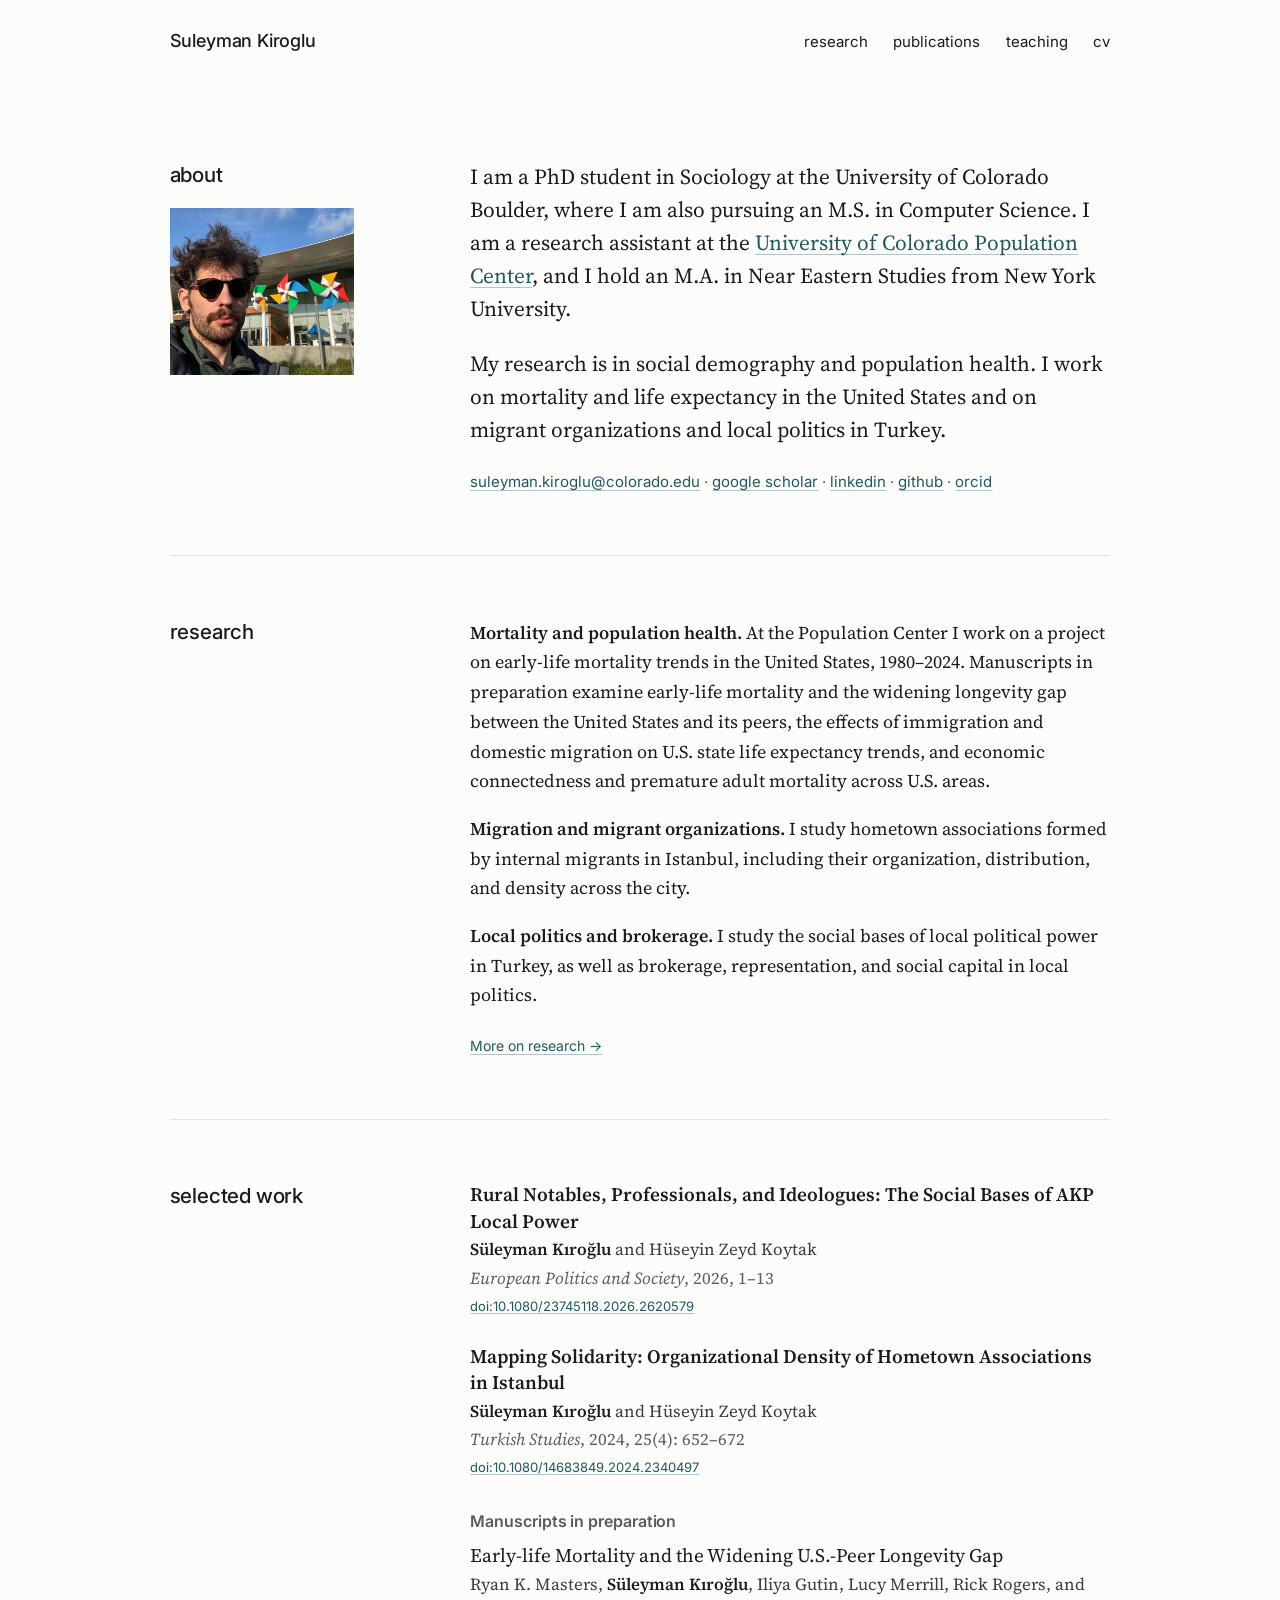
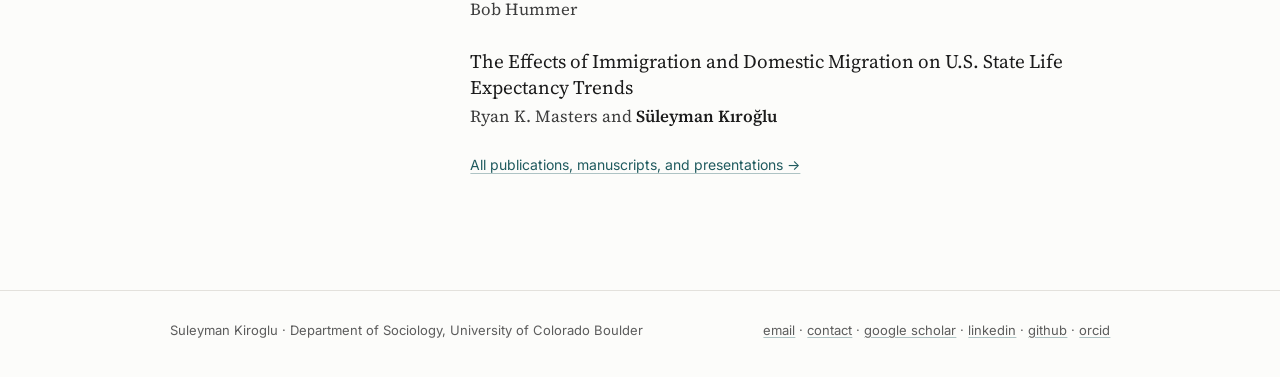
==== index.html @ 063428f4 "Update site content and add LaTeX CV - Add cv.tex as the canonical CV source; regenerate cv.pdf from" ====
<!DOCTYPE html>
<html lang="en">
<head>
  <meta charset="UTF-8">
  <meta name="viewport" content="width=device-width, initial-scale=1">
  <title>Suleyman Kiroglu</title>
  <meta name="description" content="Suleyman Kiroglu is a PhD student in Sociology at the University of Colorado Boulder, also pursuing an M.S. in Computer Science, with research in social demography, population health, and migration.">
  <link rel="canonical" href="https://skiroglu.com/">
  <link rel="icon" href="favicon.svg" type="image/svg+xml">
  <link rel="icon" href="favicon-32.png" type="image/png" sizes="32x32">
  <link rel="apple-touch-icon" href="apple-touch-icon.png">
  <meta property="og:type" content="website">
  <meta property="og:site_name" content="Suleyman Kiroglu">
  <meta property="og:title" content="Suleyman Kiroglu">
  <meta property="og:description" content="Suleyman Kiroglu is a PhD student in Sociology at the University of Colorado Boulder, also pursuing an M.S. in Computer Science, with research in social demography, population health, and migration.">
  <meta property="og:url" content="https://skiroglu.com/">
  <meta property="og:image" content="https://skiroglu.com/profile.jpg">
  <meta property="og:image:width" content="720">
  <meta property="og:image:height" content="652">
  <meta property="og:image:alt" content="Portrait of Suleyman Kiroglu">
  <meta name="twitter:card" content="summary">
  <link rel="stylesheet" href="style.css">
</head>
<body>

<a class="skip-link" href="#main">Skip to content</a>

<header class="site-header">
  <div class="wrap">
    <a class="wordmark" href="index.html" aria-current="page">Suleyman Kiroglu</a>
    <nav class="site-nav" aria-label="Main">
      <ul>
        <li><a href="research.html">research</a></li>
        <li><a href="publications.html">publications</a></li>
        <li><a href="teaching.html">teaching</a></li>
        <li><a href="cv.pdf">cv</a></li>
      </ul>
    </nav>
  </div>
</header>

<main id="main" class="wrap">

  <h1 class="visually-hidden">Suleyman Kiroglu</h1>

  <section class="section intro" aria-labelledby="about">
    <h2 id="about">about</h2>
    <figure class="portrait">
      <img src="profile.jpg" width="720" height="652" alt="Suleyman Kiroglu, outdoors, wearing sunglasses.">
    </figure>
    <div class="lede">
      <p>I am a PhD student in Sociology at the University of Colorado Boulder, where I am also pursuing an M.S. in Computer Science. I am a research assistant at the <a href="https://www.colorado.edu/ibs/cupc/">University of Colorado Population Center</a>, and I hold an M.A. in Near Eastern Studies from New York University.</p>
      <p>My research is in social demography and population health. I work on mortality and life expectancy in the United States and on migrant organizations and local politics in Turkey.</p>
      <p class="quick-links">
        <a href="mailto:suleyman.kiroglu@colorado.edu">suleyman.kiroglu@colorado.edu</a> &middot;
        <a href="https://scholar.google.com/citations?user=0M_9ddcAAAAJ&amp;hl=tr">google&nbsp;scholar</a> &middot;
        <a href="https://www.linkedin.com/in/suleymankiroglu/">linkedin</a> &middot;
        <a href="https://github.com/skiroglu">github</a> &middot;
        <a href="https://orcid.org/0000-0001-6714-0305">orcid</a>
      </p>
    </div>
  </section>

  <section class="section" aria-labelledby="research">
    <h2 id="research">research</h2>
    <div class="section-body">
      <p><strong>Mortality and population health.</strong> At the Population Center I work on a project on early-life mortality trends in the United States, 1980&ndash;2024. Manuscripts in preparation examine early-life mortality and the widening longevity gap between the United States and its peers, the effects of immigration and domestic migration on U.S. state life expectancy trends, and economic connectedness and premature adult mortality across U.S. areas.</p>
      <p><strong>Migration and migrant organizations.</strong> I study hometown associations formed by internal migrants in Istanbul, including their organization, distribution, and density across the city.</p>
      <p><strong>Local politics and brokerage.</strong> I study the social bases of local political power in Turkey, as well as brokerage, representation, and social capital in local politics.</p>
      <p class="more"><a href="research.html">More on research &rarr;</a></p>
    </div>
  </section>

  <section class="section" aria-labelledby="selected">
    <h2 id="selected">selected work</h2>
    <div class="section-body">
      <ul class="pubs">
        <li class="pub">
          <p class="pub-title">Rural Notables, Professionals, and Ideologues: The Social Bases of AKP Local Power</p>
          <p class="pub-authors"><span class="me">S&uuml;leyman K&#x131;ro&#x11F;lu</span> and H&uuml;seyin Zeyd Koytak</p>
          <p class="pub-venue"><em>European Politics and Society</em>, 2026, 1&ndash;13</p>
          <p class="pub-links"><a href="https://doi.org/10.1080/23745118.2026.2620579" aria-label="DOI for Rural Notables, Professionals, and Ideologues">doi:10.1080/23745118.2026.2620579</a></p>
        </li>
        <li class="pub">
          <p class="pub-title">Mapping Solidarity: Organizational Density of Hometown Associations in Istanbul</p>
          <p class="pub-authors"><span class="me">S&uuml;leyman K&#x131;ro&#x11F;lu</span> and H&uuml;seyin Zeyd Koytak</p>
          <p class="pub-venue"><em>Turkish Studies</em>, 2024, 25(4): 652&ndash;672</p>
          <p class="pub-links"><a href="https://doi.org/10.1080/14683849.2024.2340497" aria-label="DOI for Mapping Solidarity">doi:10.1080/14683849.2024.2340497</a></p>
        </li>
      </ul>

      <h3 class="year">Manuscripts in preparation</h3>
      <ul class="pubs working">
        <li class="pub">
          <p class="pub-title">Early-life Mortality and the Widening U.S.-Peer Longevity Gap</p>
          <p class="pub-authors">Ryan K. Masters, <span class="me">S&uuml;leyman K&#x131;ro&#x11F;lu</span>, Iliya Gutin, Lucy Merrill, Rick Rogers, and Bob Hummer</p>
        </li>
        <li class="pub">
          <p class="pub-title">The Effects of Immigration and Domestic Migration on U.S. State Life Expectancy Trends</p>
          <p class="pub-authors">Ryan K. Masters and <span class="me">S&uuml;leyman K&#x131;ro&#x11F;lu</span></p>
        </li>
      </ul>
      <p class="more"><a href="publications.html">All publications, manuscripts, and presentations &rarr;</a></p>
    </div>
  </section>

</main>

<footer class="site-footer">
  <div class="wrap">
    <p>Suleyman Kiroglu &middot; Department of Sociology, University of Colorado Boulder</p>
    <p><a href="mailto:suleyman.kiroglu@colorado.edu">email</a> &middot; <a href="contact.html">contact</a> &middot; <a href="https://scholar.google.com/citations?user=0M_9ddcAAAAJ&amp;hl=tr">google&nbsp;scholar</a> &middot; <a href="https://www.linkedin.com/in/suleymankiroglu/">linkedin</a> &middot; <a href="https://github.com/skiroglu">github</a> &middot; <a href="https://orcid.org/0000-0001-6714-0305">orcid</a></p>
  </div>
</footer>

</body>
</html>
---- style.css ----
/* ==========================================================================
   Suleyman Kiroglu — site styles
   One stylesheet for every page. Plain CSS, no build step.

   Type:   Source Serif 4 (reading text) + Inter (navigation, labels)
   Layout: a two-column section grid — lowercase label | prose column —
           that collapses to a single column on narrow screens.
   ========================================================================== */

@import url('https://fonts.googleapis.com/css2?family=Inter:wght@400;500;600&family=Source+Serif+4:ital,opsz,wght@0,8..60,400;0,8..60,600;1,8..60,400&display=swap');

:root {
  --bg:      #fcfcfa;
  --ink:     #1b1b1b;
  --ink-soft:#3d3d3d;   /* 10.6:1 on --bg */
  --muted:   #5c5c5c;   /* 6.4:1 on --bg */
  --rule:    #e3e1dc;
  --accent:  #1f5a5e;   /* deep teal, 7.6:1 on --bg */

  --serif: 'Source Serif 4', Georgia, 'Times New Roman', serif;
  --sans:  'Inter', -apple-system, BlinkMacSystemFont, 'Helvetica Neue', Arial, sans-serif;

  --label-col: 14rem;
  --prose-col: 40rem;
  --col-gap:   clamp(2rem, 6vw, 5rem);
  --gutter:    clamp(1rem, 4vw, 2.5rem);
}

/* ---------- base ---------- */

*, *::before, *::after { box-sizing: border-box; }

html {
  -webkit-text-size-adjust: 100%;
  text-size-adjust: 100%;
}

body {
  display: flex;
  flex-direction: column;
  min-height: 100vh;
  margin: 0;
  background: var(--bg);
  color: var(--ink);
  font-family: var(--serif);
  font-size: clamp(1rem, 0.94rem + 0.25vw, 1.125rem);
  line-height: 1.65;
  -webkit-font-smoothing: antialiased;
  text-rendering: optimizeLegibility;
}

p { margin: 0 0 1em; }
p:last-child { margin-bottom: 0; }

img { max-width: 100%; height: auto; display: block; }

a {
  color: var(--accent);
  text-decoration: underline;
  text-decoration-thickness: 1px;
  text-decoration-color: color-mix(in srgb, var(--accent) 35%, transparent);
  text-underline-offset: 0.18em;
  overflow-wrap: anywhere;
}
a:hover { text-decoration-color: currentColor; }

:focus-visible {
  outline: 2px solid var(--accent);
  outline-offset: 3px;
  border-radius: 1px;
}

strong { font-weight: 600; }

.skip-link {
  position: absolute;
  left: var(--gutter);
  top: -3rem;
  padding: 0.5rem 0.75rem;
  background: var(--ink);
  color: var(--bg);
  font-family: var(--sans);
  font-size: 0.875rem;
  text-decoration: none;
  z-index: 10;
}
.skip-link:focus { top: 0.75rem; }

.visually-hidden {
  position: absolute;
  width: 1px;
  height: 1px;
  margin: -1px;
  padding: 0;
  overflow: hidden;
  clip: rect(0 0 0 0);
  white-space: nowrap;
  border: 0;
}

main { flex: 1 0 auto; width: 100%; }

.wrap {
  max-width: calc(var(--label-col) + var(--col-gap) + var(--prose-col) + 2 * var(--gutter));
  margin: 0 auto;
  padding: 0 var(--gutter);
}

/* ---------- header ---------- */

.site-header .wrap {
  display: flex;
  flex-wrap: wrap;
  align-items: baseline;
  justify-content: space-between;
  gap: 0.5rem 2rem;
  padding-top: 1.5rem;
  padding-bottom: 1.5rem;
}

.wordmark {
  font-family: var(--sans);
  font-size: 1.125rem;
  font-weight: 500;
  letter-spacing: -0.01em;
  color: var(--ink);
  text-decoration: none;
}

.site-nav ul {
  display: flex;
  flex-wrap: wrap;
  gap: 0 1.6rem;
  margin: 0;
  padding: 0;
  list-style: none;
}

.site-nav a {
  display: inline-block;
  padding: 0.35rem 0;
  font-family: var(--sans);
  font-size: 0.9375rem;
  color: var(--ink);
  text-decoration: none;
}
.site-nav a:hover { color: var(--accent); }
.site-nav a[aria-current="page"] { color: var(--accent); }

/* ---------- page head & sections ---------- */

.page-head,
.section {
  display: grid;
  grid-template-columns: minmax(0, var(--label-col)) minmax(0, var(--prose-col));
  column-gap: var(--col-gap);
}

.page-head {
  padding-top: clamp(2.25rem, 6vw, 4.75rem);
  padding-bottom: clamp(1.75rem, 4.25vw, 3rem);
}

.page-head h1 {
  grid-column: 1 / -1;
  margin: 0 0 clamp(1.1rem, 2.6vw, 1.75rem);
  font-family: var(--sans);
  font-weight: 400;
  font-size: clamp(2.25rem, 1.5rem + 3.2vw, 3.75rem);
  line-height: 1.05;
  letter-spacing: -0.025em;
}

.page-head .lede { grid-column: 2; }

.lede {
  font-size: 1.1875em;
  line-height: 1.55;
}

.section {
  padding-top: clamp(2.25rem, 5vw, 3.85rem);
  padding-bottom: clamp(2.25rem, 5vw, 3.85rem);
  border-top: 1px solid var(--rule);
}

.section > h2 {
  margin: 0;
  padding-top: 0.1rem;
  font-family: var(--sans);
  font-weight: 500;
  font-size: clamp(1.125rem, 1.05rem + 0.3vw, 1.3125rem);
  line-height: 1.3;
  letter-spacing: -0.01em;
  color: var(--ink);
}

.section-body { min-width: 0; }

.section-body h3 {
  margin: 2rem 0 0.6rem;
  font-family: var(--sans);
  font-size: 1rem;
  font-weight: 600;
  line-height: 1.35;
  letter-spacing: -0.005em;
}
.section-body > h3:first-child { margin-top: 0; }

.more {
  margin-top: 1.5rem;
  font-family: var(--sans);
  font-size: 0.875rem;
}

/* ---------- home intro ---------- */

/* "about" label with the portrait beneath it; bio spans the right column */
.section.intro {
  grid-template-rows: auto 1fr;
  border-top: 0;
  padding-top: clamp(2.25rem, 6vw, 4.75rem);
}

.intro .portrait {
  grid-column: 1;
  grid-row: 2;
  align-self: start;
  max-width: 11.5rem;
  margin: 1.25rem 0 0;
}
.intro .portrait img { width: 100%; }

.intro .lede { grid-column: 2; grid-row: 1 / span 2; }

.page-head .lede > .quick-links:first-child { margin-top: 0; }

.quick-links {
  margin-top: 1.5rem;
  font-family: var(--sans);
  font-size: 0.9375rem;
  color: var(--muted);
}

/* ---------- research ---------- */

.related {
  margin: 1.25rem 0 0;
  padding: 0;
  list-style: none;
  font-size: 0.9375em;
  color: var(--muted);
}
.related li { position: relative; margin: 0 0 0.4rem; padding-left: 1.5em; }
.related li::before { content: "\2192"; position: absolute; left: 0; color: var(--muted); }

/* ---------- publications ---------- */

.year {
  margin: 2.25rem 0 0.9rem;
  font-family: var(--sans);
  font-size: 0.875rem;
  font-weight: 500;
  letter-spacing: 0.02em;
  color: var(--muted);
}
.section-body > .year:first-child { margin-top: 0.35rem; }

.pubs {
  margin: 0;
  padding: 0;
  list-style: none;
}

.pub { margin: 0 0 1.6rem; }
.pub:last-child { margin-bottom: 0; }

.pub-title {
  margin: 0;
  font-size: 1.0625em;
  font-weight: 600;
  line-height: 1.38;
}

.pub-authors,
.pub-venue {
  margin: 0.2rem 0 0;
  font-size: 0.9375em;
  line-height: 1.5;
}
.pub-authors { color: var(--ink-soft); }
.pub-venue   { color: var(--muted); }

.pub-authors .me { color: var(--ink); font-weight: 600; }

.pub-links {
  margin: 0.3rem 0 0;
  font-family: var(--sans);
  font-size: 0.8125rem;
}
.pub-links a { margin-right: 0.9rem; }

.status {
  margin: 0.3rem 0 0;
  font-family: var(--sans);
  font-size: 0.75rem;
  font-weight: 500;
  letter-spacing: 0.06em;
  text-transform: lowercase;
  color: var(--muted);
}

/* working papers: lighter title weight and a status line */
.pubs.working .pub-title { font-weight: 400; }

/* ---------- cv & teaching entries ---------- */

.cites {
  margin: 0;
  padding: 0;
  list-style: none;
}
.cites li {
  margin: 0 0 0.85rem;
  padding-left: 1.25em;
  text-indent: -1.25em;
  line-height: 1.55;
}
.cites li:last-child { margin-bottom: 0; }
.cites .me { font-weight: 600; }

.entries {
  margin: 0;
  padding: 0;
  list-style: none;
}

.entry { margin: 0 0 1.4rem; }
.entry:last-child { margin-bottom: 0; }

.entry-title { margin: 0; font-weight: 600; line-height: 1.4; }
.entry-meta  { margin: 0.15rem 0 0; color: var(--muted); line-height: 1.5; }
.nowrap { white-space: nowrap; }
.entry-meta + .dated { margin-top: 0.9rem; }

.dated {
  margin: 0;
  padding: 0;
  list-style: none;
}
.dated li {
  display: grid;
  grid-template-columns: minmax(0, 1fr) auto;
  gap: 1.5rem;
  padding: 0.55rem 0;
  border-bottom: 1px solid var(--rule);
  line-height: 1.45;
}
.dated li:first-child { padding-top: 0; }
.dated li:last-child  { border-bottom: 0; padding-bottom: 0; }
.dated .when {
  font-family: var(--sans);
  font-size: 0.875rem;
  color: var(--muted);
  white-space: nowrap;
  padding-top: 0.15em;
}

/* ---------- contact ---------- */

.contact-list { margin: 0; }
.contact-list div {
  display: grid;
  grid-template-columns: 6.5rem minmax(0, 1fr);
  gap: 1rem;
  padding: 0.6rem 0;
  border-bottom: 1px solid var(--rule);
}
.contact-list div:first-child { padding-top: 0; }
.contact-list div:last-child  { border-bottom: 0; }
.contact-list dt {
  font-family: var(--sans);
  font-size: 0.875rem;
  color: var(--muted);
  padding-top: 0.15em;
}
.contact-list dd { margin: 0; }

/* ---------- footer ---------- */

.site-footer {
  margin-top: clamp(1.5rem, 5vw, 3.25rem);
  border-top: 1px solid var(--rule);
  font-family: var(--sans);
  font-size: 0.8125rem;
  line-height: 1.7;
  color: var(--muted);
}
.site-footer .wrap {
  display: flex;
  flex-wrap: wrap;
  justify-content: space-between;
  gap: 0.75rem 2rem;
  padding-top: 1.75rem;
  padding-bottom: 2.25rem;
}
.site-footer p { margin: 0; }
.site-footer a { color: var(--muted); }
.site-footer a:hover { color: var(--accent); }

/* ---------- narrow screens ---------- */

@media (max-width: 52rem) {
  .page-head,
  .section { grid-template-columns: minmax(0, 1fr); }

  .section.intro { grid-template-rows: none; }

  .page-head .lede,
  .intro .lede { grid-column: 1; grid-row: auto; }

  .section > h2 {
    margin-bottom: 0.9rem;
    font-size: 1.0625rem;
  }

  .intro .portrait {
    grid-column: 1;
    grid-row: auto;
    max-width: 9.5rem;
    margin: 0 0 1.4rem;
  }
}

@media (max-width: 30rem) {
  .site-header .wrap { padding-top: 1.25rem; padding-bottom: 1.25rem; }
  .site-nav ul { gap: 0 1.15rem; }
  .site-nav a { padding: 0.5rem 0; }
  .contact-list div { grid-template-columns: minmax(0, 1fr); gap: 0.1rem; }
  .dated li { gap: 1rem; }
}

@media print {
  .site-header, .site-footer, .skip-link { display: none; }
  body { background: #fff; font-size: 11pt; }
  .section { border-top-color: #ccc; }
  a { color: inherit; text-decoration: none; }
}
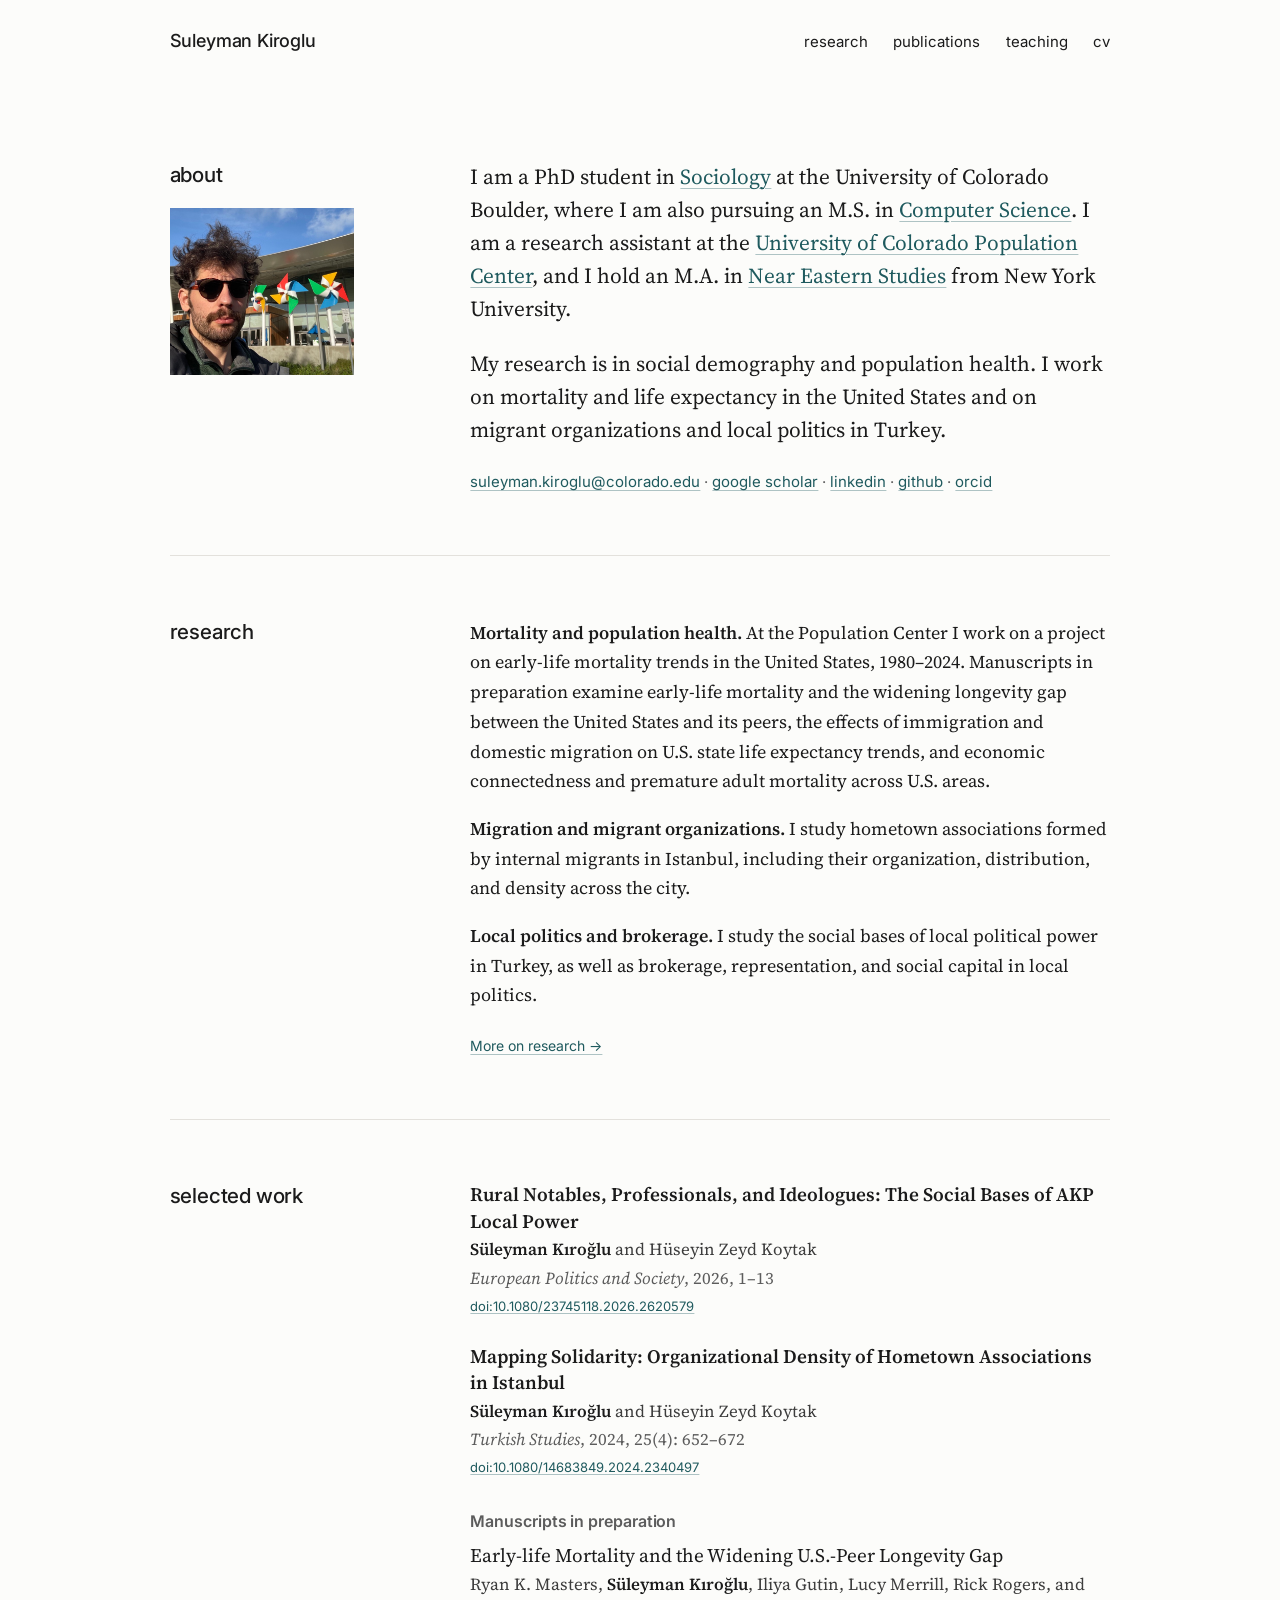
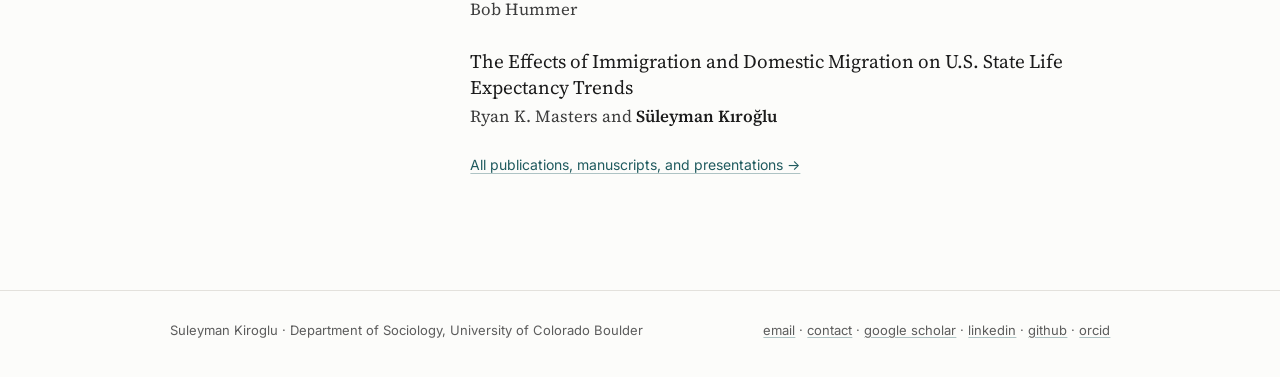
==== commit 7b58ceff: "Link degree programs in homepage introduction" ====
--- a/index.html
+++ b/index.html
@@ -33,7 +33,7 @@
         <li><a href="research.html">research</a></li>
         <li><a href="publications.html">publications</a></li>
         <li><a href="teaching.html">teaching</a></li>
-        <li><a href="cv.pdf">cv</a></li>
+        <li><a href="cv.html">cv</a></li>
       </ul>
     </nav>
   </div>
@@ -49,7 +49,7 @@
       <img src="profile.jpg" width="720" height="652" alt="Suleyman Kiroglu, outdoors, wearing sunglasses.">
     </figure>
     <div class="lede">
-      <p>I am a PhD student in Sociology at the University of Colorado Boulder, where I am also pursuing an M.S. in Computer Science. I am a research assistant at the <a href="https://www.colorado.edu/ibs/cupc/">University of Colorado Population Center</a>, and I hold an M.A. in Near Eastern Studies from New York University.</p>
+      <p>I am a PhD student in <a href="https://www.colorado.edu/sociology/">Sociology</a> at the University of Colorado Boulder, where I am also pursuing an M.S. in <a href="https://www.colorado.edu/cs/">Computer Science</a>. I am a research assistant at the <a href="https://www.colorado.edu/ibs/cupc/">University of Colorado Population Center</a>, and I hold an M.A. in <a href="https://as.nyu.edu/neareaststudies.html">Near Eastern Studies</a> from New York University.</p>
       <p>My research is in social demography and population health. I work on mortality and life expectancy in the United States and on migrant organizations and local politics in Turkey.</p>
       <p class="quick-links">
         <a href="mailto:suleyman.kiroglu@colorado.edu">suleyman.kiroglu@colorado.edu</a> &middot;
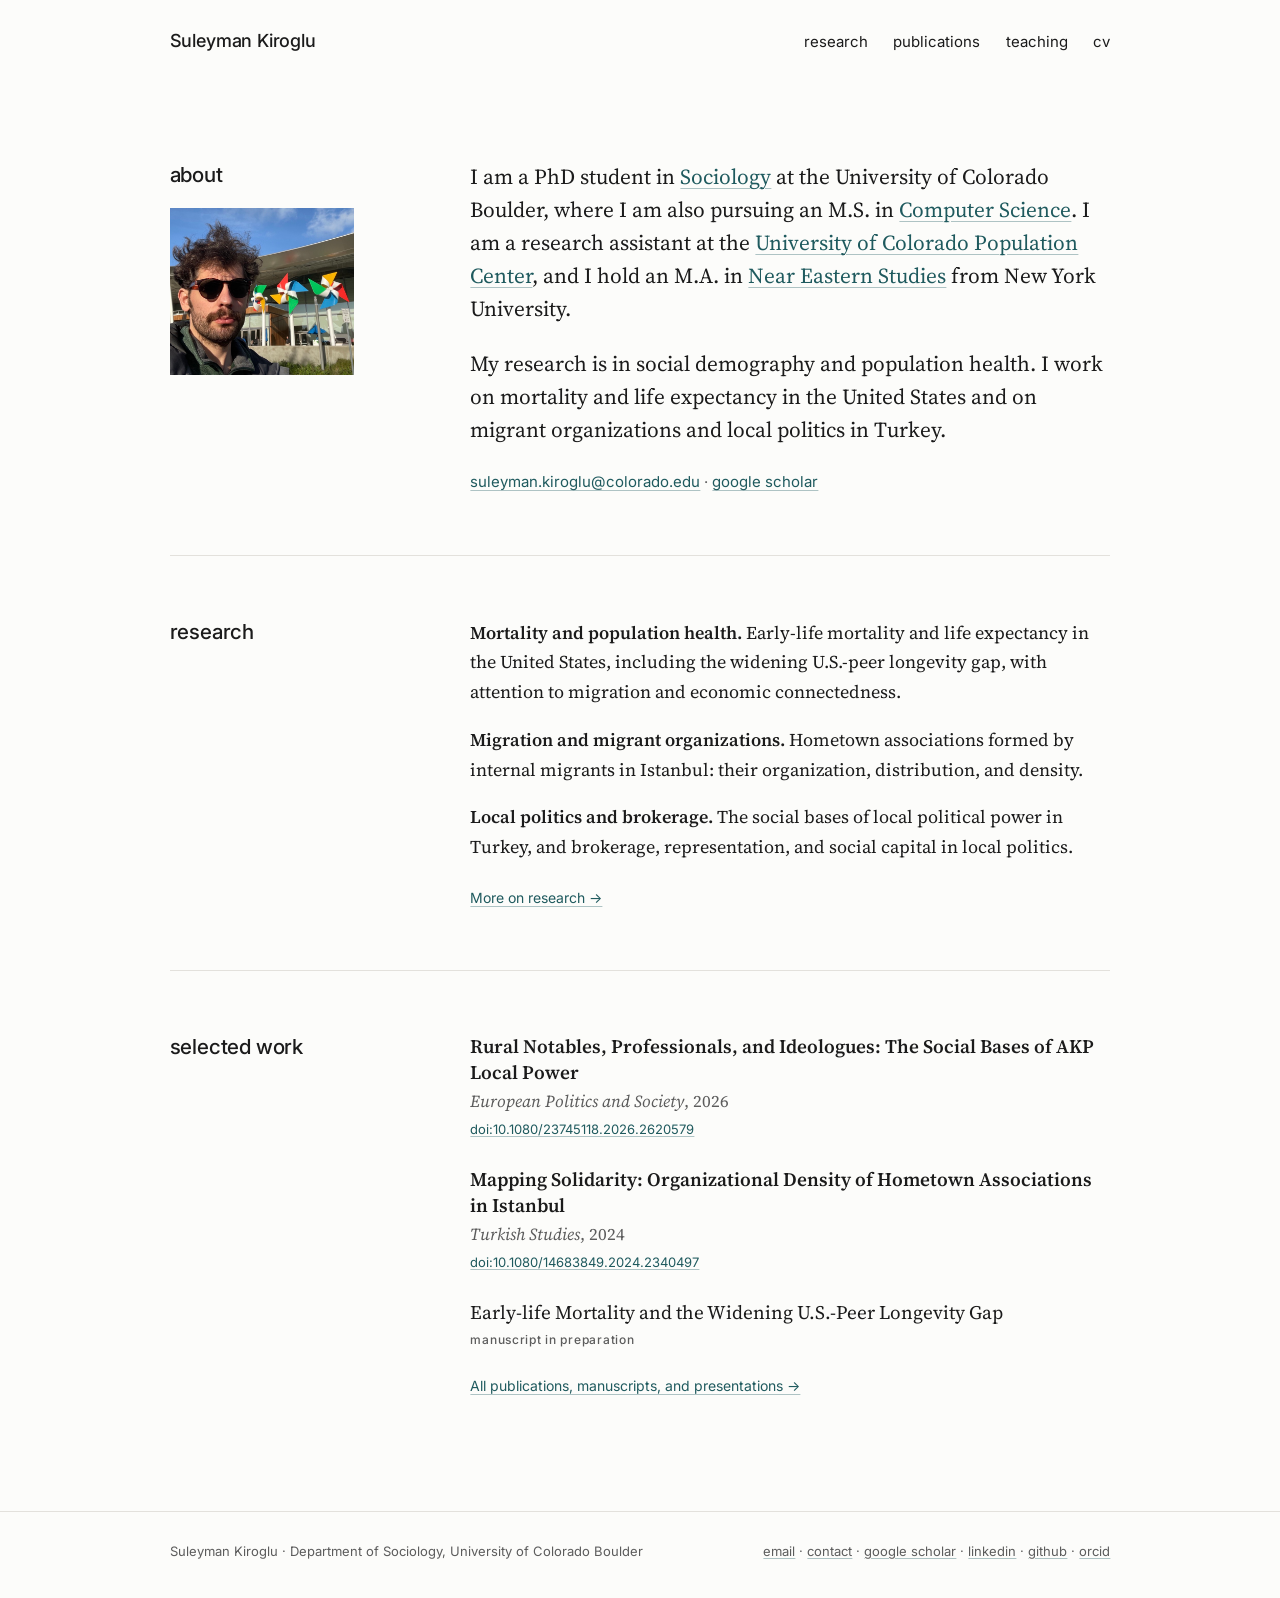
==== commit 57fa5a55: "Reduce repeated content across site Homepage: compact research areas, three representative works wit" ====
--- a/index.html
+++ b/index.html
@@ -53,10 +53,7 @@
       <p>My research is in social demography and population health. I work on mortality and life expectancy in the United States and on migrant organizations and local politics in Turkey.</p>
       <p class="quick-links">
         <a href="mailto:suleyman.kiroglu@colorado.edu">suleyman.kiroglu@colorado.edu</a> &middot;
-        <a href="https://scholar.google.com/citations?user=0M_9ddcAAAAJ&amp;hl=tr">google&nbsp;scholar</a> &middot;
-        <a href="https://www.linkedin.com/in/suleymankiroglu/">linkedin</a> &middot;
-        <a href="https://github.com/skiroglu">github</a> &middot;
-        <a href="https://orcid.org/0000-0001-6714-0305">orcid</a>
+        <a href="https://scholar.google.com/citations?user=0M_9ddcAAAAJ&amp;hl=tr">google&nbsp;scholar</a>
       </p>
     </div>
   </section>
@@ -64,9 +61,9 @@
   <section class="section" aria-labelledby="research">
     <h2 id="research">research</h2>
     <div class="section-body">
-      <p><strong>Mortality and population health.</strong> At the Population Center I work on a project on early-life mortality trends in the United States, 1980&ndash;2024. Manuscripts in preparation examine early-life mortality and the widening longevity gap between the United States and its peers, the effects of immigration and domestic migration on U.S. state life expectancy trends, and economic connectedness and premature adult mortality across U.S. areas.</p>
-      <p><strong>Migration and migrant organizations.</strong> I study hometown associations formed by internal migrants in Istanbul, including their organization, distribution, and density across the city.</p>
-      <p><strong>Local politics and brokerage.</strong> I study the social bases of local political power in Turkey, as well as brokerage, representation, and social capital in local politics.</p>
+      <p><strong>Mortality and population health.</strong> Early-life mortality and life expectancy in the United States, including the widening U.S.-peer longevity gap, with attention to migration and economic connectedness.</p>
+      <p><strong>Migration and migrant organizations.</strong> Hometown associations formed by internal migrants in Istanbul: their organization, distribution, and density.</p>
+      <p><strong>Local politics and brokerage.</strong> The social bases of local political power in Turkey, and brokerage, representation, and social capital in local politics.</p>
       <p class="more"><a href="research.html">More on research &rarr;</a></p>
     </div>
   </section>
@@ -77,27 +74,19 @@
       <ul class="pubs">
         <li class="pub">
           <p class="pub-title">Rural Notables, Professionals, and Ideologues: The Social Bases of AKP Local Power</p>
-          <p class="pub-authors"><span class="me">S&uuml;leyman K&#x131;ro&#x11F;lu</span> and H&uuml;seyin Zeyd Koytak</p>
-          <p class="pub-venue"><em>European Politics and Society</em>, 2026, 1&ndash;13</p>
+          <p class="pub-venue"><em>European Politics and Society</em>, 2026</p>
           <p class="pub-links"><a href="https://doi.org/10.1080/23745118.2026.2620579" aria-label="DOI for Rural Notables, Professionals, and Ideologues">doi:10.1080/23745118.2026.2620579</a></p>
         </li>
         <li class="pub">
           <p class="pub-title">Mapping Solidarity: Organizational Density of Hometown Associations in Istanbul</p>
-          <p class="pub-authors"><span class="me">S&uuml;leyman K&#x131;ro&#x11F;lu</span> and H&uuml;seyin Zeyd Koytak</p>
-          <p class="pub-venue"><em>Turkish Studies</em>, 2024, 25(4): 652&ndash;672</p>
+          <p class="pub-venue"><em>Turkish Studies</em>, 2024</p>
           <p class="pub-links"><a href="https://doi.org/10.1080/14683849.2024.2340497" aria-label="DOI for Mapping Solidarity">doi:10.1080/14683849.2024.2340497</a></p>
         </li>
       </ul>
-
-      <h3 class="year">Manuscripts in preparation</h3>
       <ul class="pubs working">
         <li class="pub">
           <p class="pub-title">Early-life Mortality and the Widening U.S.-Peer Longevity Gap</p>
-          <p class="pub-authors">Ryan K. Masters, <span class="me">S&uuml;leyman K&#x131;ro&#x11F;lu</span>, Iliya Gutin, Lucy Merrill, Rick Rogers, and Bob Hummer</p>
-        </li>
-        <li class="pub">
-          <p class="pub-title">The Effects of Immigration and Domestic Migration on U.S. State Life Expectancy Trends</p>
-          <p class="pub-authors">Ryan K. Masters and <span class="me">S&uuml;leyman K&#x131;ro&#x11F;lu</span></p>
+          <p class="status">Manuscript in preparation</p>
         </li>
       </ul>
       <p class="more"><a href="publications.html">All publications, manuscripts, and presentations &rarr;</a></p>
--- a/style.css
+++ b/style.css
@@ -273,6 +273,7 @@
 }
 
 .pub { margin: 0 0 1.6rem; }
+.pubs + .pubs { margin-top: 1.6rem; }
 .pub:last-child { margin-bottom: 0; }
 
 .pub-title {
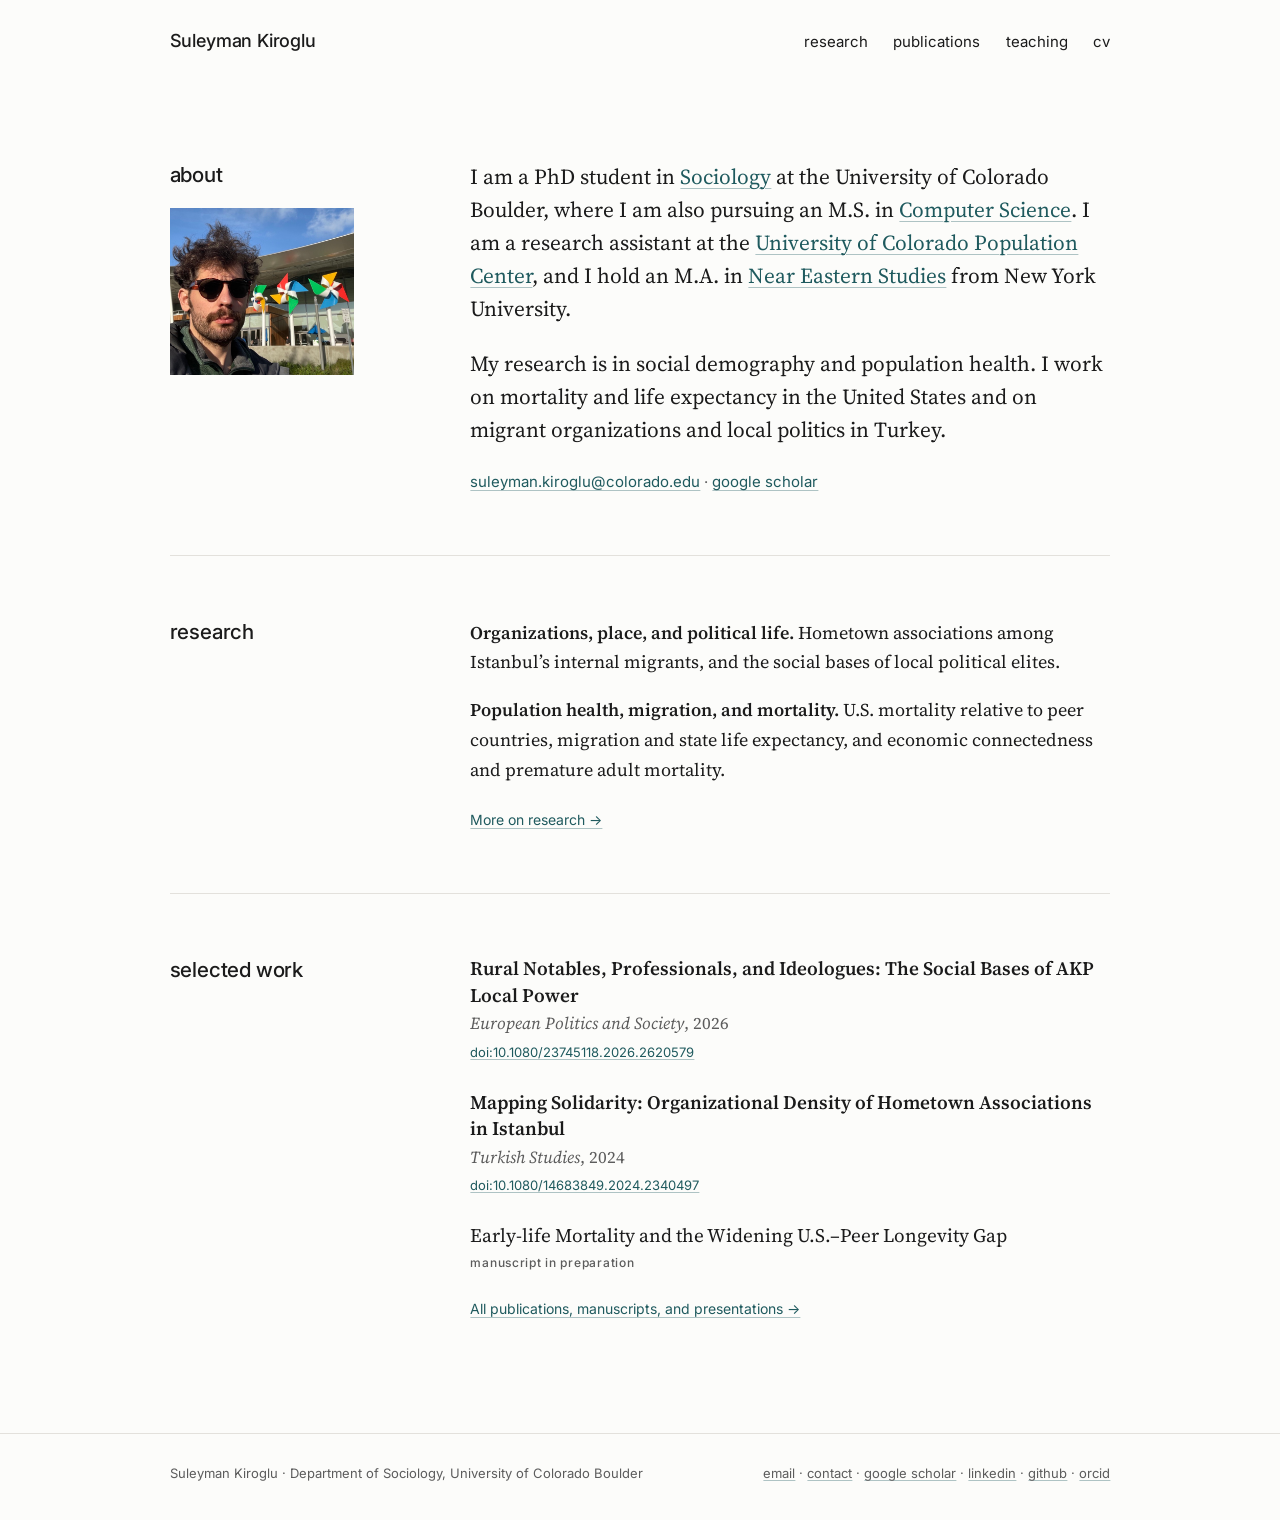
==== commit 3c892470: "Redesign research page with interactive research figures - Research page: two thematic sections, fiv" ====
--- a/index.html
+++ b/index.html
@@ -61,9 +61,8 @@
   <section class="section" aria-labelledby="research">
     <h2 id="research">research</h2>
     <div class="section-body">
-      <p><strong>Mortality and population health.</strong> Early-life mortality and life expectancy in the United States, including the widening U.S.-peer longevity gap, with attention to migration and economic connectedness.</p>
-      <p><strong>Migration and migrant organizations.</strong> Hometown associations formed by internal migrants in Istanbul: their organization, distribution, and density.</p>
-      <p><strong>Local politics and brokerage.</strong> The social bases of local political power in Turkey, and brokerage, representation, and social capital in local politics.</p>
+      <p><strong>Organizations, place, and political life.</strong> Hometown associations among Istanbul&rsquo;s internal migrants, and the social bases of local political elites.</p>
+      <p><strong>Population health, migration, and mortality.</strong> U.S. mortality relative to peer countries, migration and state life expectancy, and economic connectedness and premature adult mortality.</p>
       <p class="more"><a href="research.html">More on research &rarr;</a></p>
     </div>
   </section>
@@ -85,7 +84,7 @@
       </ul>
       <ul class="pubs working">
         <li class="pub">
-          <p class="pub-title">Early-life Mortality and the Widening U.S.-Peer Longevity Gap</p>
+          <p class="pub-title">Early-life Mortality and the Widening U.S.–Peer Longevity Gap</p>
           <p class="status">Manuscript in preparation</p>
         </li>
       </ul>
--- a/style.css
+++ b/style.css
@@ -409,6 +409,121 @@
 .site-footer a { color: var(--muted); }
 .site-footer a:hover { color: var(--accent); }
 
+/* ---------- research page ---------- */
+
+/* the research page's content runs wider than text pages to give figures room;
+   header and footer keep the site-wide width so they don't shift between pages */
+.page-research main.wrap { max-width: calc(1240px + 2 * var(--gutter)); }
+.page-research .page-head {
+  grid-template-columns: minmax(0, 1fr);
+  padding-bottom: clamp(3rem, 7vw, 5rem);
+}
+.page-research .page-head .lede { grid-column: 1; max-width: 52rem; }
+
+.research-theme { padding-bottom: clamp(3rem, 8vw, 6rem); }
+.research-theme + .research-theme { padding-top: clamp(2.5rem, 5vw, 3rem); }
+.research-theme > h2 {
+  margin: 0 0 clamp(2.5rem, 5vw, 3.75rem);
+  padding-top: 1rem;
+  border-top: 1px solid var(--rule);
+  font-family: var(--sans);
+  font-size: 0.8125rem;
+  font-weight: 500;
+  letter-spacing: 0.08em;
+  text-transform: uppercase;
+  color: var(--muted);
+}
+
+/* project: text (40%) | figure (60%) */
+.project {
+  display: grid;
+  grid-template-columns: minmax(0, 40fr) minmax(0, 60fr);
+  column-gap: clamp(2.5rem, 5vw, 4.5rem);
+  align-items: start;
+}
+.project + .project { margin-top: clamp(5rem, 10vw, 8.5rem); }
+.project-text { min-width: 0; }
+.project-text h3 {
+  margin: 0;
+  font-family: var(--serif);
+  font-size: clamp(1.5rem, 1.1rem + 1vw, 1.875rem);
+  font-weight: 600;
+  line-height: 1.2;
+  letter-spacing: -0.01em;
+}
+.project-subtitle {
+  margin: 0.5rem 0 0;
+  font-size: 1rem;
+  font-style: italic;
+  line-height: 1.45;
+  color: var(--muted);
+}
+.project-meta {
+  margin: 0.85rem 0 0;
+  font-family: var(--sans);
+  font-size: 0.8125rem;
+  color: var(--muted);
+}
+.project-meta.is-published { color: var(--ink); }   /* published reads firmer than manuscripts */
+.project-desc { margin: 1.5rem 0 0; }
+.project-facts { margin: 1.75rem 0 0; }
+.project-facts dt {
+  margin: 1.1rem 0 0.25rem;
+  font-family: var(--sans);
+  font-size: 0.6875rem;
+  font-weight: 500;
+  letter-spacing: 0.09em;
+  text-transform: uppercase;
+  color: var(--muted);
+}
+.project-facts dt:first-child { margin-top: 0; }
+.project-facts dd { margin: 0; }
+.project-facts .method {                              /* method stays subordinate to the finding */
+  font-family: var(--sans);
+  font-size: 0.875rem;
+  line-height: 1.55;
+  color: var(--muted);
+}
+.project-link {
+  margin: 1.5rem 0 0;
+  font-family: var(--sans);
+  font-size: 0.875rem;
+}
+.project-figure { margin: 0; min-width: 0; padding-top: 0.35rem; }
+
+/* ---------- research figures (assets/viz) ---------- */
+
+.viz-canvas { width: 100%; }
+.viz-canvas svg { display: block; width: 100%; height: auto; overflow: visible; }
+.viz-meta {
+  display: flex;
+  justify-content: flex-end;
+  margin-top: 0.75rem;
+  font-family: var(--sans);
+  font-size: 0.75rem;
+  color: var(--muted);
+}
+.viz-toggle {
+  padding: 0.4rem 0;
+  border: 0;
+  background: none;
+  font: inherit;
+  color: var(--muted);
+  text-decoration: underline;
+  text-decoration-color: var(--rule);
+  text-underline-offset: 0.2em;
+  cursor: pointer;
+}
+.viz-toggle:hover { color: var(--accent); }
+
+/* SVG text: text tokens only, never a series colour */
+.viz-canvas text { font-family: var(--sans); }
+.t-lab    { font-size: 13px; font-weight: 500; fill: var(--ink); }
+.t-muted  { font-size: 12px; fill: var(--muted); }
+.t-stage  { font-size: 12px; fill: var(--muted); letter-spacing: 0.02em; }
+.t-halo   { paint-order: stroke; stroke: var(--bg); stroke-width: 3px; stroke-linejoin: round; }
+.t-period { font-size: 11px; font-weight: 500; fill: var(--muted); letter-spacing: 0.08em; }
+
 /* ---------- narrow screens ---------- */
 
 @media (max-width: 52rem) {
@@ -447,3 +562,9 @@
   .section { border-top-color: #ccc; }
   a { color: inherit; text-decoration: none; }
 }
+
+@media (max-width: 60rem) {
+  .project { grid-template-columns: minmax(0, 1fr); }
+  .project-text { max-width: var(--prose-col); }
+  .project-figure { margin-top: 2rem; padding-top: 0; }
+}
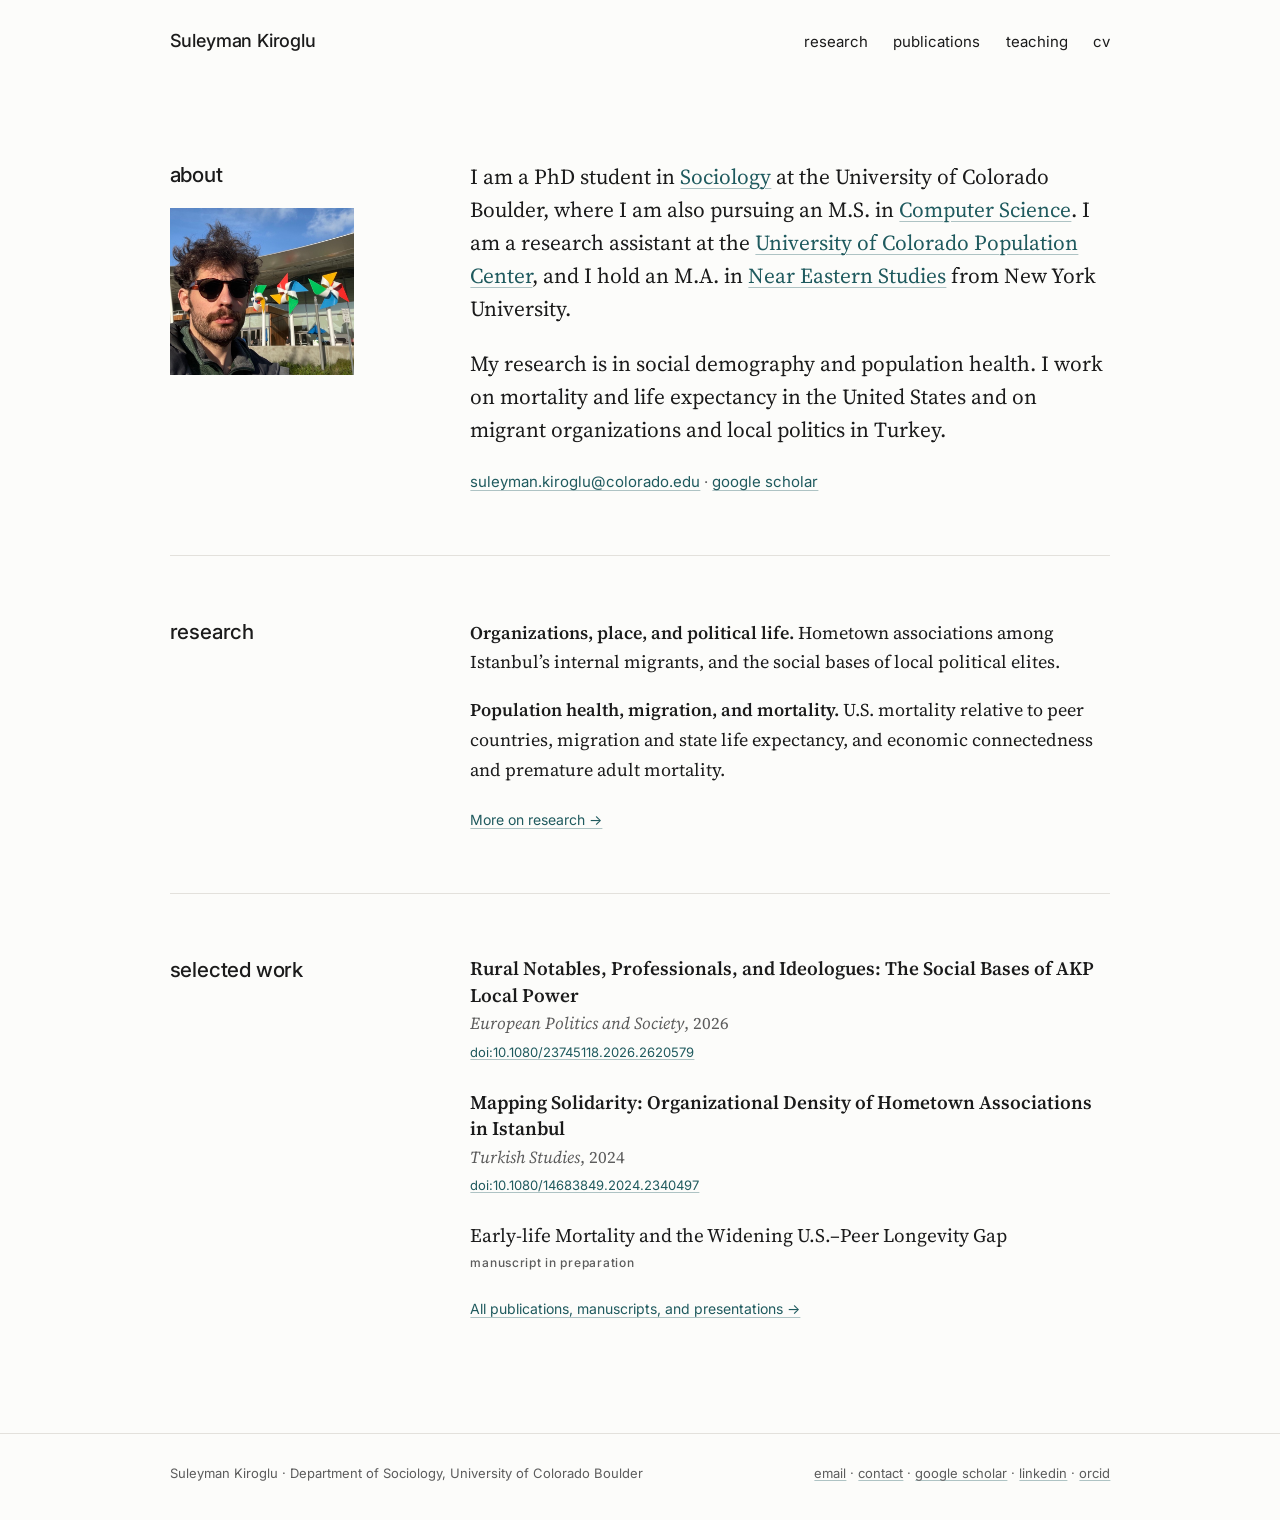
==== commit 7a072728: "Remove GitHub profile link from site" ====
--- a/index.html
+++ b/index.html
@@ -97,7 +97,7 @@
 <footer class="site-footer">
   <div class="wrap">
     <p>Suleyman Kiroglu &middot; Department of Sociology, University of Colorado Boulder</p>
-    <p><a href="mailto:suleyman.kiroglu@colorado.edu">email</a> &middot; <a href="contact.html">contact</a> &middot; <a href="https://scholar.google.com/citations?user=0M_9ddcAAAAJ&amp;hl=tr">google&nbsp;scholar</a> &middot; <a href="https://www.linkedin.com/in/suleymankiroglu/">linkedin</a> &middot; <a href="https://github.com/skiroglu">github</a> &middot; <a href="https://orcid.org/0000-0001-6714-0305">orcid</a></p>
+    <p><a href="mailto:suleyman.kiroglu@colorado.edu">email</a> &middot; <a href="contact.html">contact</a> &middot; <a href="https://scholar.google.com/citations?user=0M_9ddcAAAAJ&amp;hl=tr">google&nbsp;scholar</a> &middot; <a href="https://www.linkedin.com/in/suleymankiroglu/">linkedin</a> &middot; <a href="https://orcid.org/0000-0001-6714-0305">orcid</a></p>
   </div>
 </footer>
 
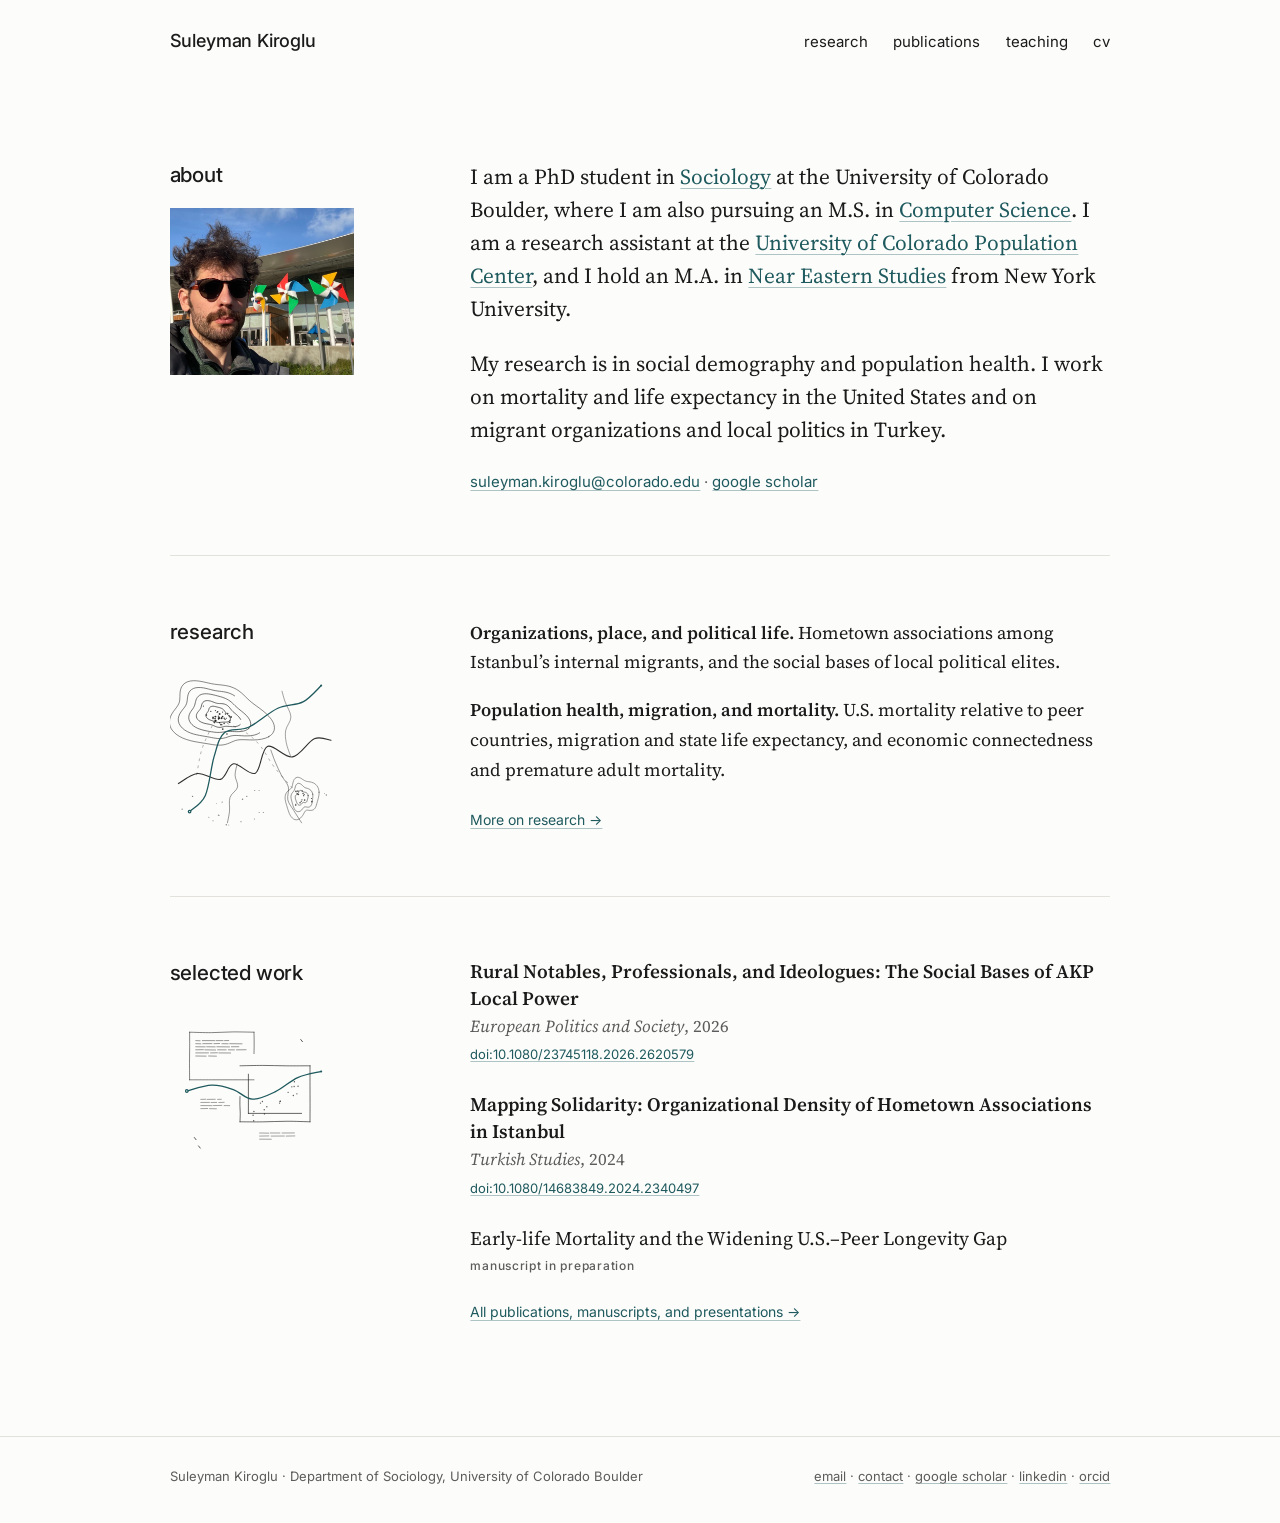
==== commit b9da238d: "Add editorial artwork system" ====
--- a/index.html
+++ b/index.html
@@ -58,8 +58,9 @@
     </div>
   </section>
 
-  <section class="section" aria-labelledby="research">
+  <section class="section has-art" aria-labelledby="research">
     <h2 id="research">research</h2>
+    <figure class="editorial-art" aria-hidden="true"><img src="assets/art/research.svg" width="600" height="600" alt=""></figure>
     <div class="section-body">
       <p><strong>Organizations, place, and political life.</strong> Hometown associations among Istanbul&rsquo;s internal migrants, and the social bases of local political elites.</p>
       <p><strong>Population health, migration, and mortality.</strong> U.S. mortality relative to peer countries, migration and state life expectancy, and economic connectedness and premature adult mortality.</p>
@@ -67,8 +68,9 @@
     </div>
   </section>
 
-  <section class="section" aria-labelledby="selected">
+  <section class="section has-art" aria-labelledby="selected">
     <h2 id="selected">selected work</h2>
+    <figure class="editorial-art" aria-hidden="true"><img src="assets/art/selected-work.svg" width="600" height="600" alt=""></figure>
     <div class="section-body">
       <ul class="pubs">
         <li class="pub">
--- a/style.css
+++ b/style.css
@@ -233,6 +233,35 @@
 
 .intro .lede { grid-column: 2; grid-row: 1 / span 2; }
 
+/* ---------- editorial artwork ---------- */
+
+/* Static, decorative square drawings. They sit in the label column, like the
+   About portrait, and stay smaller than it so the portrait remains the main image. */
+.editorial-art { margin: 0; }
+.editorial-art img { display: block; width: 100%; height: auto; }
+
+/* homepage sections: artwork under the section label */
+.section.has-art { grid-template-rows: auto 1fr; }
+.section.has-art > .editorial-art {
+  grid-column: 1;
+  grid-row: 2;
+  align-self: start;
+  max-width: 10.5rem;
+  margin-top: 1.25rem;
+}
+.section.has-art > .section-body { grid-column: 2; grid-row: 1 / span 2; }
+
+/* page introductions: artwork in the label column, beside the intro text */
+.page-head.has-art .lede { grid-row: 2; }
+.page-head.has-art > .editorial-art {
+  grid-column: 1;
+  grid-row: 2;
+  align-self: start;
+  max-width: 10rem;
+  margin-top: 0.35rem;
+}
+.page-head.has-art > .editorial-art.is-quiet { max-width: 8rem; }
+
 .page-head .lede > .quick-links:first-child { margin-top: 0; }
 
 .quick-links {
@@ -419,6 +448,8 @@
   padding-bottom: clamp(3rem, 7vw, 5rem);
 }
 .page-research .page-head .lede { grid-column: 1; max-width: 52rem; }
+.page-research .page-head.has-art { grid-template-columns: minmax(0, var(--label-col)) minmax(0, 52rem); column-gap: var(--col-gap); }
+.page-research .page-head.has-art .lede { grid-column: 2; }
 
 .research-theme { padding-bottom: clamp(3rem, 8vw, 6rem); }
 .research-theme + .research-theme { padding-top: clamp(2.5rem, 5vw, 3rem); }
@@ -546,6 +577,16 @@
     max-width: 9.5rem;
     margin: 0 0 1.4rem;
   }
+
+  /* artwork stacks: under the label on the homepage, after the intro text on pages */
+  .section.has-art { grid-template-rows: none; }
+  .section.has-art > .editorial-art { grid-row: auto; max-width: 8rem; margin: 0 0 1.4rem; }
+  .section.has-art > .section-body { grid-column: 1; grid-row: auto; }
+  .page-research .page-head.has-art { grid-template-columns: minmax(0, 1fr); }
+  .page-research .page-head.has-art .lede { grid-column: 1; }
+  .page-head.has-art .lede { grid-row: auto; }
+  .page-head.has-art > .editorial-art { grid-row: auto; max-width: 8rem; margin-top: 1.75rem; }
+  .page-head.has-art > .editorial-art.is-quiet { max-width: 6.5rem; }
 }
 
 @media (max-width: 30rem) {
